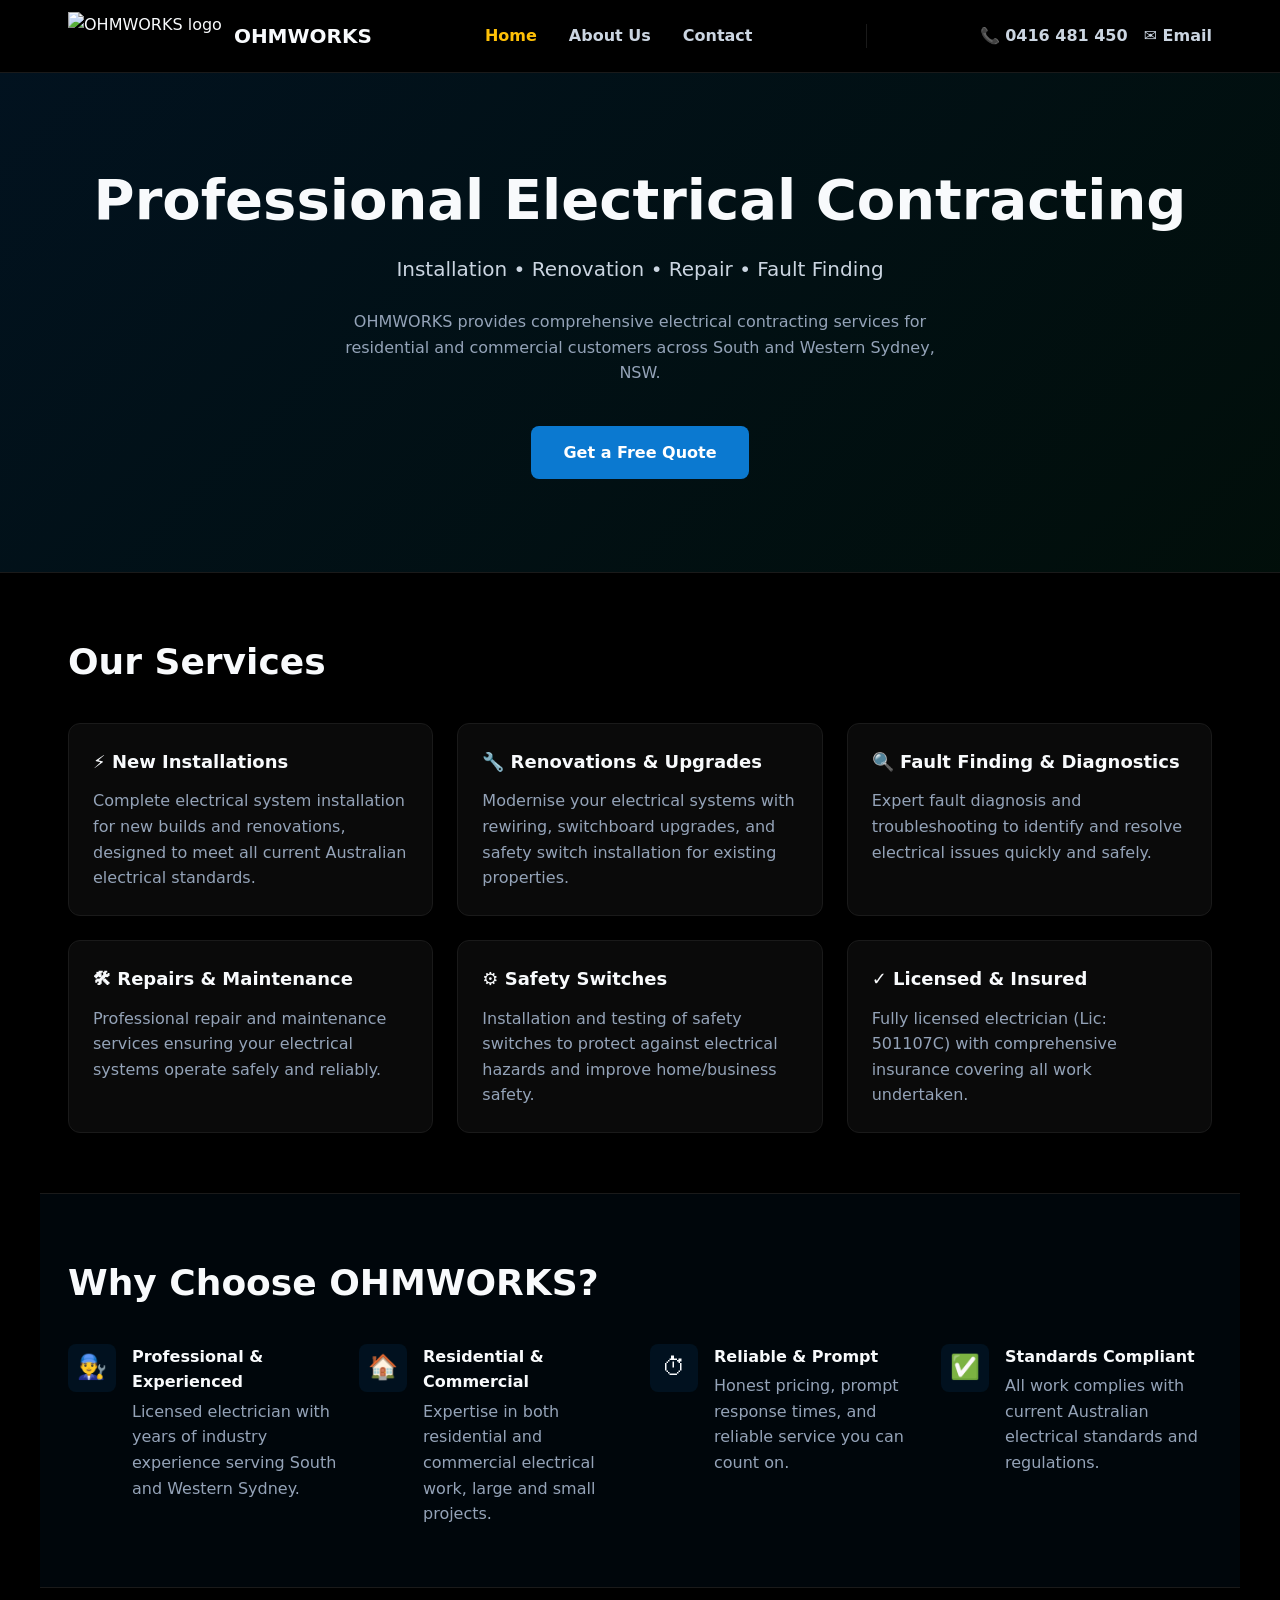
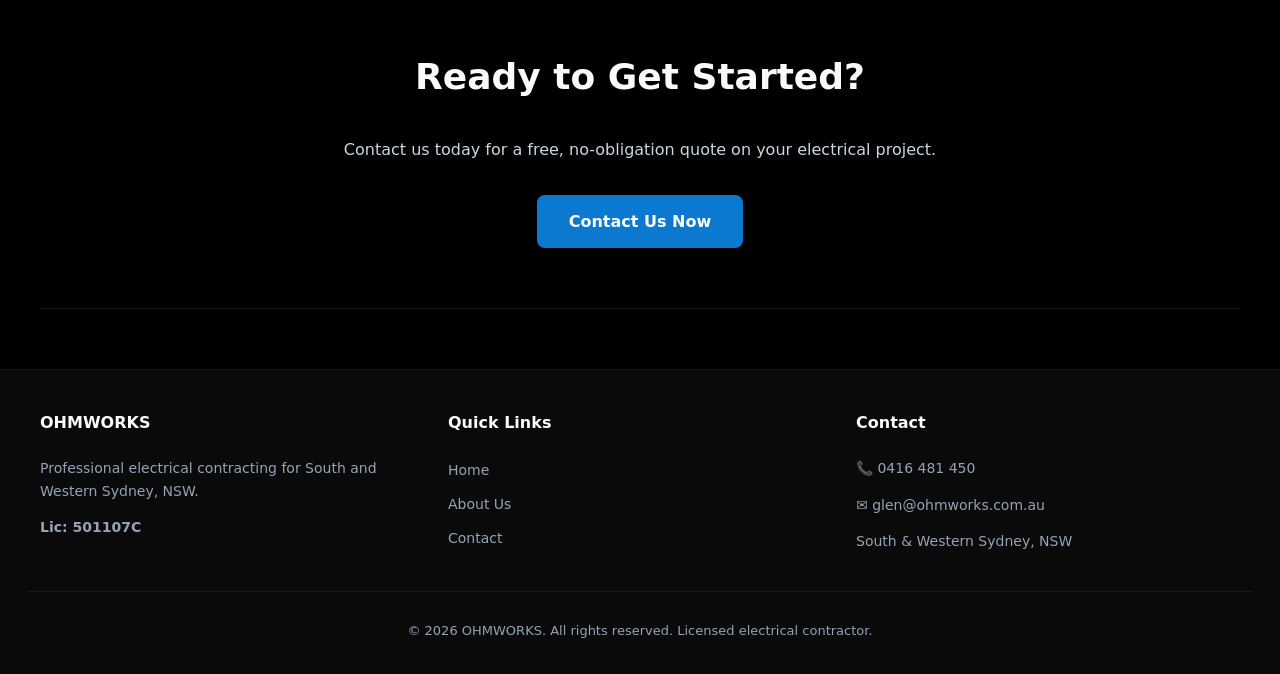
==== public/index.html @ 0f349481 "Fix Cloudflare Pages structure: public/ output dir, functions/api, wrangler.toml" ====
<!doctype html>
<html lang="en">
<head>
  <meta charset="utf-8">
  <meta name="viewport" content="width=device-width,initial-scale=1">
  <title>OHMWORKS — Professional Electrical Contracting in Sydney</title>
  <meta name="description" content="OHMWORKS provides professional electrical contracting services including installation, renovation, and repair for residential and commercial customers in South and Western Sydney.">
  <link rel="stylesheet" href="/styles.css">
</head>
<body>
  <!-- Navigation Header -->
  <header class="site-header">
    <div class="header-container">
      <div class="logo-section">
        <img src="/images/logo.jpg" alt="OHMWORKS logo" class="logo">
        <div class="logo-text">OHMWORKS</div>
      </div>
      <nav id="mainNav">
        <a href="/" class="nav-link active">Home</a>
        <a href="/about.html" class="nav-link">About Us</a>
        <a href="/contact.html" class="nav-link">Contact</a>
      </nav>
      <div class="nav-divider"></div>
      <div class="contact-quick">
        <a href="tel:0416481450">📞 0416 481 450</a>
        <a href="mailto:glen@ohmworks.com.au">✉ Email</a>
      </div>
    </div>
  </header>

  <main>
    <!-- Hero Section -->
    <section class="hero">
      <div class="hero-content">
        <h1>Professional Electrical Contracting</h1>
        <p class="tagline">Installation • Renovation • Repair • Fault Finding</p>
        <p style="color:var(--text-muted);max-width:600px;margin:0 auto 24px">
          OHMWORKS provides comprehensive electrical contracting services for residential and commercial customers across South and Western Sydney, NSW.
        </p>
        <a href="/contact.html" class="cta-button">Get a Free Quote</a>
      </div>
    </section>

    <!-- Services Section -->
    <section class="page-section container">
      <h2>Our Services</h2>
      <div class="section-grid">
        <div class="card">
          <h3>⚡ New Installations</h3>
          <p>Complete electrical system installation for new builds and renovations, designed to meet all current Australian electrical standards.</p>
        </div>
        <div class="card">
          <h3>🔧 Renovations & Upgrades</h3>
          <p>Modernise your electrical systems with rewiring, switchboard upgrades, and safety switch installation for existing properties.</p>
        </div>
        <div class="card">
          <h3>🔍 Fault Finding & Diagnostics</h3>
          <p>Expert fault diagnosis and troubleshooting to identify and resolve electrical issues quickly and safely.</p>
        </div>
        <div class="card">
          <h3>🛠 Repairs & Maintenance</h3>
          <p>Professional repair and maintenance services ensuring your electrical systems operate safely and reliably.</p>
        </div>
        <div class="card">
          <h3>⚙ Safety Switches</h3>
          <p>Installation and testing of safety switches to protect against electrical hazards and improve home/business safety.</p>
        </div>
        <div class="card">
          <h3>✓ Licensed & Insured</h3>
          <p>Fully licensed electrician (Lic: 501107C) with comprehensive insurance covering all work undertaken.</p>
        </div>
      </div>
    </section>

    <!-- Why Choose Us -->
    <section class="page-section container" style="background:rgba(11,121,208,0.05)">
      <h2>Why Choose OHMWORKS?</h2>
      <div class="info-grid">
        <div class="info-item">
          <div class="info-item-icon">👨‍🔧</div>
          <div class="info-item-content">
            <h4>Professional & Experienced</h4>
            <p>Licensed electrician with years of industry experience serving South and Western Sydney.</p>
          </div>
        </div>
        <div class="info-item">
          <div class="info-item-icon">🏠</div>
          <div class="info-item-content">
            <h4>Residential & Commercial</h4>
            <p>Expertise in both residential and commercial electrical work, large and small projects.</p>
          </div>
        </div>
        <div class="info-item">
          <div class="info-item-icon">⏱</div>
          <div class="info-item-content">
            <h4>Reliable & Prompt</h4>
            <p>Honest pricing, prompt response times, and reliable service you can count on.</p>
          </div>
        </div>
        <div class="info-item">
          <div class="info-item-icon">✅</div>
          <div class="info-item-content">
            <h4>Standards Compliant</h4>
            <p>All work complies with current Australian electrical standards and regulations.</p>
          </div>
        </div>
      </div>
    </section>

    <!-- CTA Section -->
    <section class="page-section container" style="text-align:center">
      <h2>Ready to Get Started?</h2>
      <p style="color:var(--text-secondary);font-size:16px">Contact us today for a free, no-obligation quote on your electrical project.</p>
      <a href="/contact.html" class="cta-button">Contact Us Now</a>
    </section>
  </main>

  <!-- Footer -->
  <footer class="site-footer">
    <div class="footer-content">
      <div class="footer-column">
        <h4>OHMWORKS</h4>
        <p>Professional electrical contracting for South and Western Sydney, NSW.</p>
        <p><strong>Lic: 501107C</strong></p>
      </div>
      <div class="footer-column">
        <h4>Quick Links</h4>
        <ul>
          <li><a href="/">Home</a></li>
          <li><a href="/about.html">About Us</a></li>
          <li><a href="/contact.html">Contact</a></li>
        </ul>
      </div>
      <div class="footer-column">
        <h4>Contact</h4>
        <p><a href="tel:0416481450">📞 0416 481 450</a></p>
        <p><a href="mailto:glen@ohmworks.com.au">✉ glen@ohmworks.com.au</a></p>
        <p>South & Western Sydney, NSW</p>
      </div>
    </div>
    <div class="footer-bottom">
      <p>&copy; 2026 OHMWORKS. All rights reserved. Licensed electrical contractor.</p>
    </div>
  </footer>

  <script>
  // Simple page link highlight
  document.querySelectorAll('.nav-link').forEach(link => {
    if (link.href === window.location.href) {
      link.classList.add('active');
    }
  });
  </script>
</body>
</html>
---- styles.css ----
:root{
  --primary:#0b79d0;
  --primary-dark:#085aa3;
  --accent:#ffc107;
  --bg:#000000;
  --surface:#0a0a0a;
  --border:#1a1a1a;
  --text-primary:#f8fafc;
  --text-secondary:#cbd5e1;
  --text-muted:#94a3b8;
  --success:#10b981;
}

*{box-sizing:border-box}

html,body{margin:0;padding:0;height:100%}

body{
  font-family:'Inter',system-ui,'Segoe UI',Arial,sans-serif;
  background:var(--bg);
  color:var(--text-primary);
  line-height:1.6;
}

a{color:var(--primary);text-decoration:none}
a:hover{text-decoration:underline}

/* Header & Navigation */
.site-header{
  background:rgba(0,0,0,0.98);
  backdrop-filter:blur(10px);
  border-bottom:1px solid var(--border);
  position:sticky;
  top:0;
  z-index:1000;
}

.header-container{
  max-width:1200px;
  margin:0 auto;
  padding:12px 28px;
  display:flex;
  align-items:center;
  justify-content:space-between;
  gap:20px;
}

.logo-section{
  display:flex;
  align-items:center;
  gap:12px;
}

.logo{height:48px;width:auto}

.logo-text{font-size:20px;font-weight:bold;color:var(--text-primary)}

nav{display:flex;gap:32px;align-items:center}

nav a{
  color:var(--text-secondary);
  font-size:16px;
  font-weight:600;
  transition:color 0.2s;
}

nav a:hover,nav a.active{
  color:var(--accent);
  text-decoration:none;
}

.nav-divider{
  width:1px;
  height:24px;
  background:var(--border);
}

.contact-quick{
  display:flex;
  gap:16px;
  align-items:center;
}

.contact-quick a{
  font-size:16px;
  font-weight:600;
  color:var(--text-secondary);
  transition:color 0.2s;
}

.contact-quick a:hover{color:var(--accent);text-decoration:none}

/* Container */
.container{
  max-width:1200px;
  margin:0 auto;
  padding:0 28px;
}

/* Hero Section */
.hero{
  min-height:500px;
  display:flex;
  align-items:center;
  justify-content:center;
  background:linear-gradient(135deg, rgba(11,121,208,0.15) 0%, rgba(16,185,129,0.08) 100%);
  border-bottom:1px solid var(--border);
  padding:60px 28px;
  text-align:center;
}

.hero-content h1{
  font-size:56px;
  margin:0 0 16px 0;
  color:var(--text-primary);
  line-height:1.2;
}

.hero-content .tagline{
  font-size:20px;
  color:var(--text-secondary);
  margin-bottom:24px;
  max-width:600px;
  margin-left:auto;
  margin-right:auto;
}

.cta-button{
  display:inline-block;
  background:var(--primary);
  color:#fff;
  padding:14px 32px;
  border-radius:8px;
  font-weight:600;
  transition:all 0.2s;
  margin-top:16px;
}

.cta-button:hover{
  background:var(--primary-dark);
  transform:translateY(-2px);
  box-shadow:0 8px 24px rgba(11,121,208,0.3);
  text-decoration:none;
}

/* Page Sections */
.page-section{
  padding:60px 28px;
  border-bottom:1px solid var(--border);
}

.page-section h2{
  font-size:36px;
  margin-top:0;
  margin-bottom:32px;
  color:var(--text-primary);
}

.section-grid{
  display:grid;
  grid-template-columns:repeat(auto-fit,minmax(300px,1fr));
  gap:24px;
  margin-top:24px;
}

.card{
  background:var(--surface);
  border:1px solid var(--border);
  border-radius:12px;
  padding:24px;
  transition:all 0.2s;
}

.card:hover{
  border-color:var(--primary);
  transform:translateY(-4px);
  box-shadow:0 12px 40px rgba(11,121,208,0.15);
}

.card h3{
  font-size:18px;
  margin-top:0;
  margin-bottom:12px;
  color:var(--text-primary);
}

.card p{
  color:var(--text-muted);
  margin:0;
}

/* Form Styles */
form{
  max-width:600px;
  margin:0 auto;
}

.form-group{
  margin-bottom:24px;
}

label{
  display:block;
  margin-bottom:8px;
  font-weight:500;
  color:var(--text-primary);
}

input,textarea,select{
  width:100%;
  padding:12px 14px;
  border:1px solid var(--border);
  border-radius:8px;
  background:var(--surface);
  color:var(--text-primary);
  font-size:14px;
  font-family:inherit;
  transition:border-color 0.2s;
}

input:focus,textarea:focus,select:focus{
  outline:none;
  border-color:var(--primary);
  box-shadow:0 0 0 3px rgba(11,121,208,0.1);
}

textarea{
  resize:vertical;
  min-height:120px;
}

button{
  background:var(--primary);
  color:#fff;
  padding:14px 32px;
  border:none;
  border-radius:8px;
  font-weight:600;
  font-size:14px;
  cursor:pointer;
  transition:all 0.2s;
  width:100%;
}

button:hover{
  background:var(--primary-dark);
  transform:translateY(-2px);
}

button:active{
  transform:translateY(0);
}

.form-message{
  margin-top:16px;
  padding:12px 16px;
  border-radius:8px;
  text-align:center;
  font-size:14px;
  display:none;
}

.form-message.show{display:block}
.form-message.success{background:rgba(16,185,129,0.1);color:var(--success)}
.form-message.error{background:rgba(239,68,68,0.1);color:#ef4444}

/* Info Section */
.info-box{
  background:var(--surface);
  border:1px solid var(--border);
  border-radius:12px;
  padding:24px;
  margin-bottom:24px;
}

.info-box h3{
  margin-top:0;
  color:var(--text-primary);
}

.info-box p{
  color:var(--text-secondary);
  margin:8px 0;
}

.info-grid{
  display:grid;
  grid-template-columns:repeat(auto-fit,minmax(250px,1fr));
  gap:20px;
  margin-top:24px;
}

.info-item{
  display:flex;
  gap:16px;
}

.info-item-icon{
  flex-shrink:0;
  width:48px;
  height:48px;
  background:rgba(11,121,208,0.1);
  border-radius:8px;
  display:flex;
  align-items:center;
  justify-content:center;
  font-size:24px;
}

.info-item-content h4{
  margin:0 0 4px 0;
  color:var(--text-primary);
}

.info-item-content p{
  margin:0;
  color:var(--text-muted);
}

/* Footer */
.site-footer{
  background:var(--surface);
  border-top:1px solid var(--border);
  padding:40px 28px 20px;
  margin-top:60px;
}

.footer-content{
  max-width:1200px;
  margin:0 auto;
  display:grid;
  grid-template-columns:repeat(auto-fit,minmax(250px,1fr));
  gap:24px;
  margin-bottom:24px;
}

.footer-column h4{
  color:var(--text-primary);
  margin-top:0;
}

.footer-column p{
  color:var(--text-muted);
  font-size:14px;
}

.footer-column ul{
  list-style:none;
  padding:0;
  margin:0;
}

.footer-column li{
  margin-bottom:8px;
}

.footer-column a{
  color:var(--text-muted);
  font-size:14px;
  transition:color 0.2s;
}

.footer-column a:hover{
  color:var(--accent);
}

.footer-bottom{
  border-top:1px solid var(--border);
  padding-top:16px;
  text-align:center;
  color:var(--text-muted);
  font-size:13px;
}

/* Responsive */
@media(max-width:768px){
  .header-container{flex-direction:column;gap:12px;padding:10px 20px}
  nav{gap:16px;flex-wrap:wrap;justify-content:center}
  .contact-quick{flex-direction:column;gap:6px}
  .hero{min-height:350px;padding:30px 20px}
  .hero-content h1{font-size:32px;margin-bottom:12px}
  .hero-content .tagline{font-size:16px;margin-bottom:20px}
  .page-section{padding:30px 20px}
  .page-section h2{font-size:24px;margin-bottom:24px}
  .section-grid{gap:16px}
}
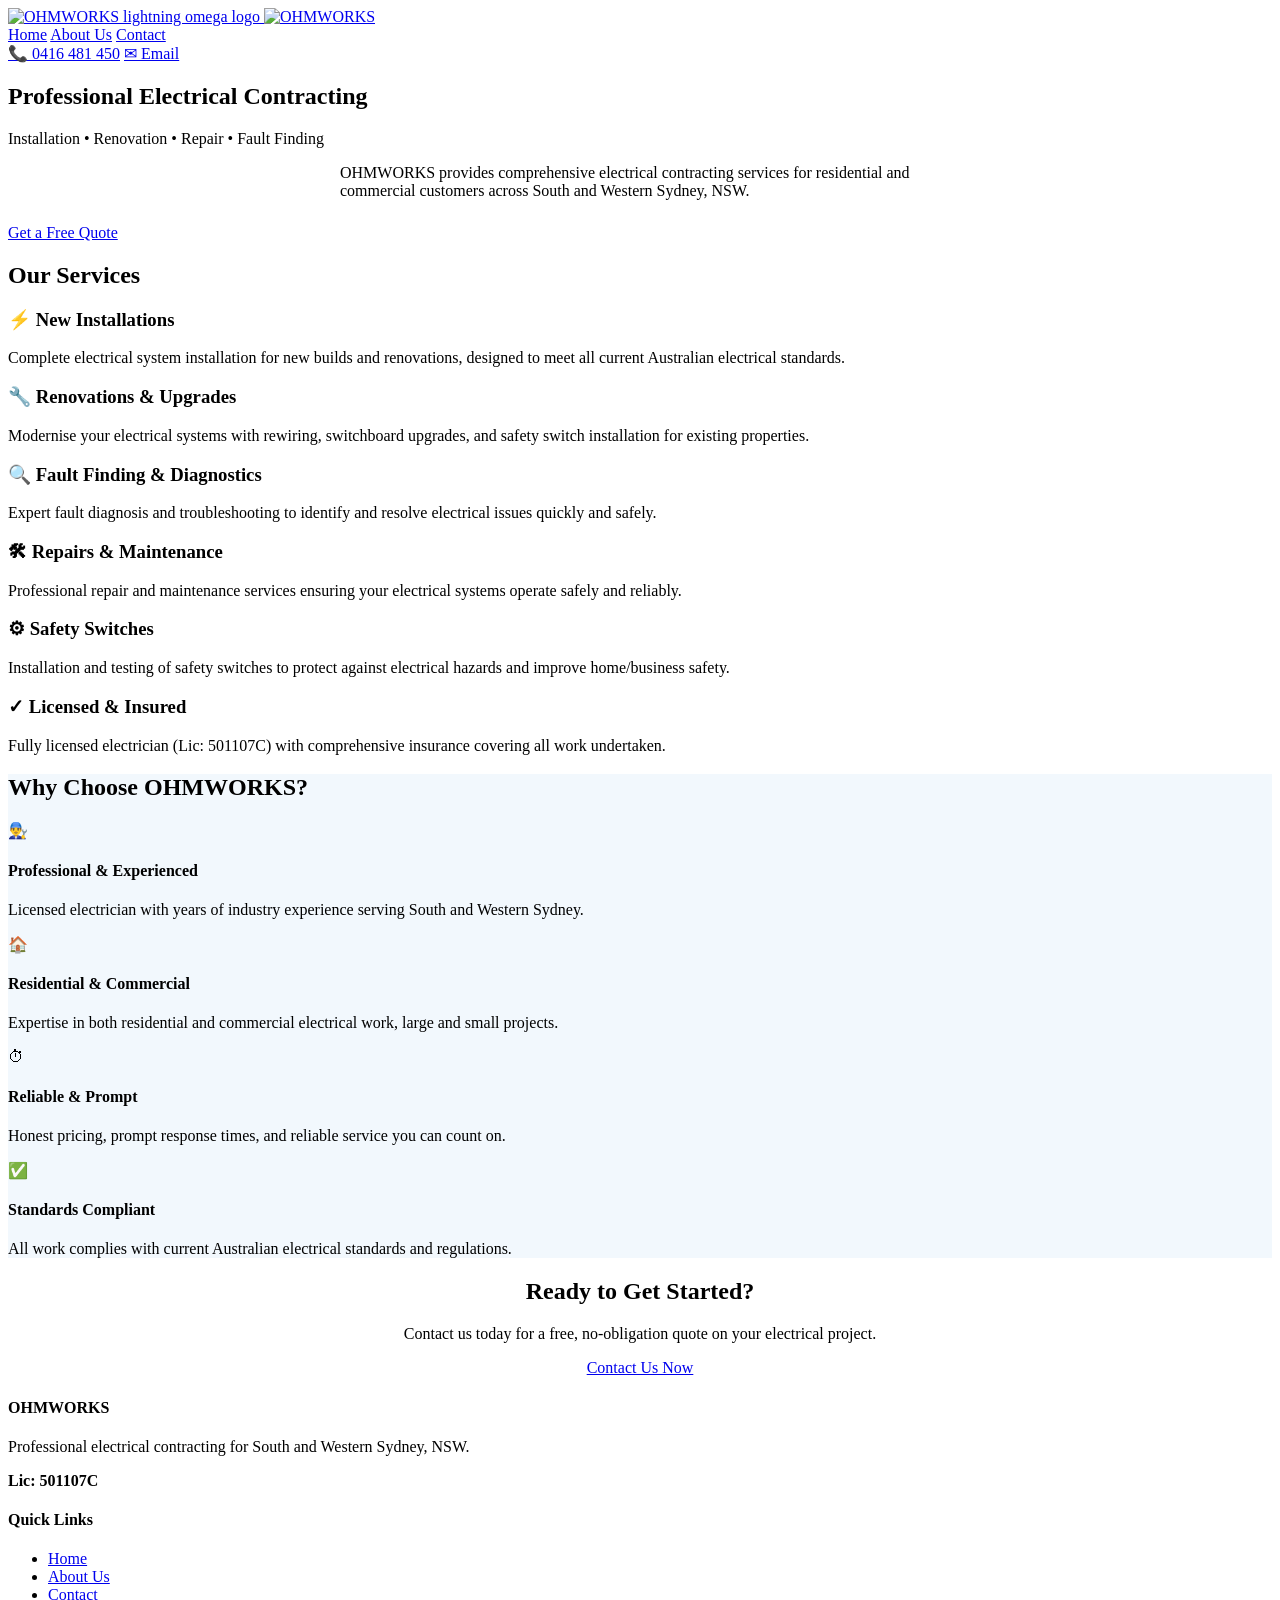
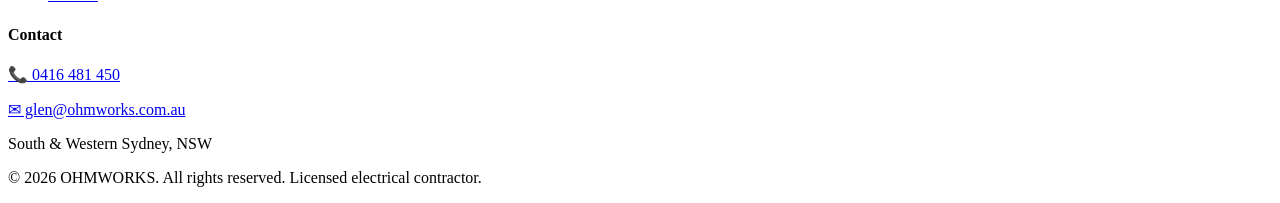
==== commit 2517ec12: "Header: logo icon and business name images" ====
--- a/public/index.html
+++ b/public/index.html
@@ -11,10 +11,10 @@
   <!-- Navigation Header -->
   <header class="site-header">
     <div class="header-container">
-      <div class="logo-section">
-        <img src="/images/logo.jpg" alt="OHMWORKS logo" class="logo">
-        <div class="logo-text">OHMWORKS</div>
-      </div>
+      <a href="/" class="logo-section" aria-label="OHMWORKS home">
+        <img src="/images/logo.jpg" alt="OHMWORKS lightning omega logo" class="logo">
+        <img src="/images/logo_name.jpg" alt="OHMWORKS" class="logo-name">
+      </a>
       <nav id="mainNav">
         <a href="/" class="nav-link active">Home</a>
         <a href="/about.html" class="nav-link">About Us</a>
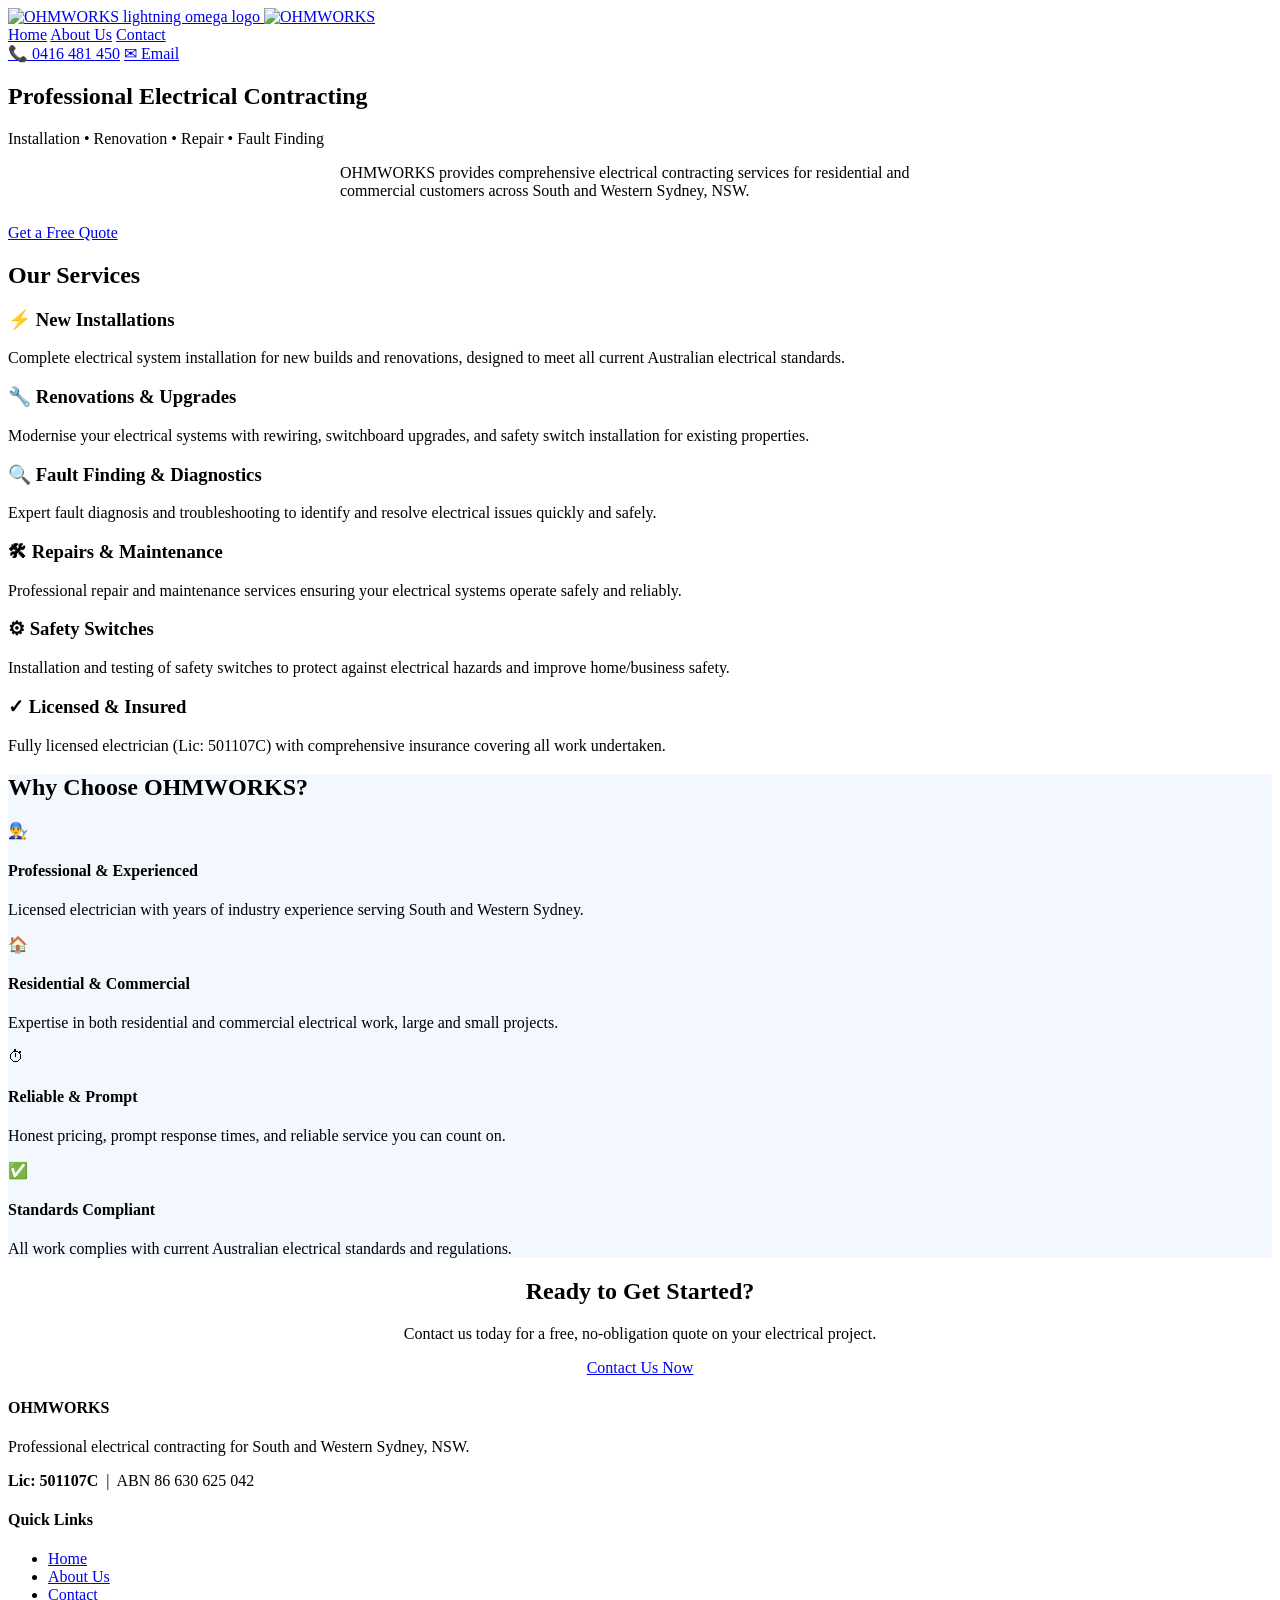
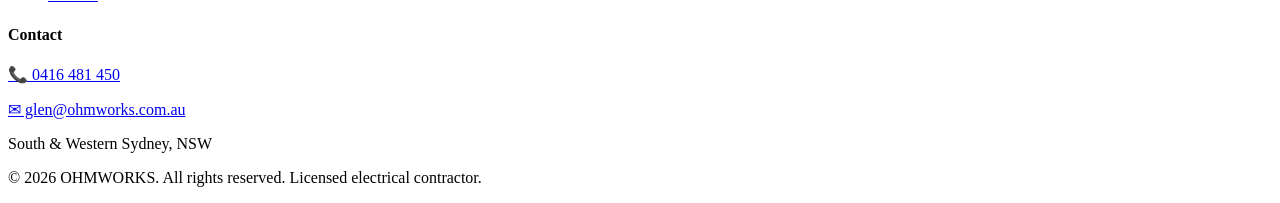
==== commit a9ad340e: "Add ABN to About page and footers" ====
--- a/public/index.html
+++ b/public/index.html
@@ -121,7 +121,7 @@
       <div class="footer-column">
         <h4>OHMWORKS</h4>
         <p>Professional electrical contracting for South and Western Sydney, NSW.</p>
-        <p><strong>Lic: 501107C</strong></p>
+        <p><strong>Lic: 501107C</strong> &nbsp;|&nbsp; ABN 86 630 625 042</p>
       </div>
       <div class="footer-column">
         <h4>Quick Links</h4>
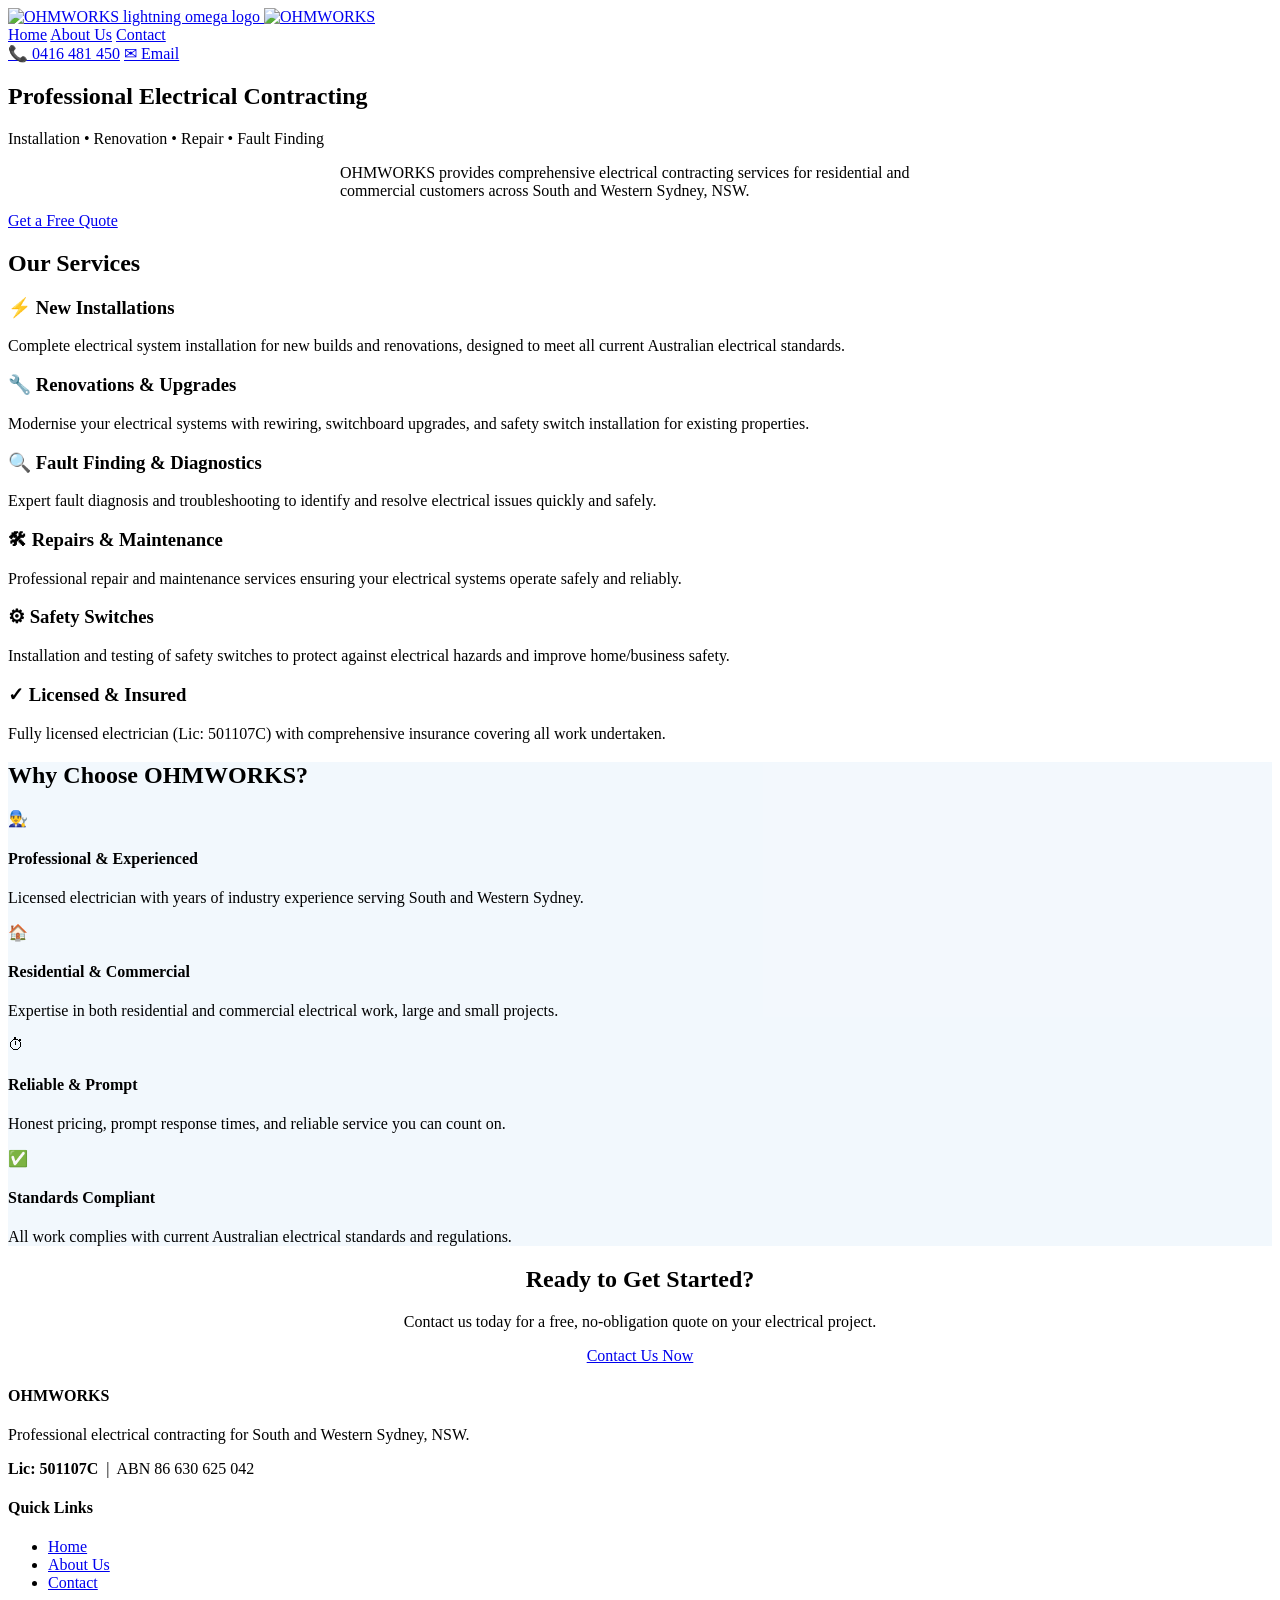
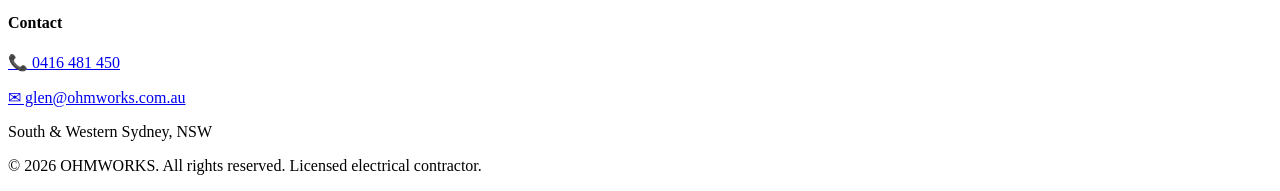
==== commit 5f3644e3: "Tighten spacing, compact mobile header, Contact link scrolls to form" ====
--- a/public/index.html
+++ b/public/index.html
@@ -18,7 +18,7 @@
       <nav id="mainNav">
         <a href="/" class="nav-link active">Home</a>
         <a href="/about.html" class="nav-link">About Us</a>
-        <a href="/contact.html" class="nav-link">Contact</a>
+        <a href="/contact.html#contact-form" class="nav-link">Contact</a>
       </nav>
       <div class="nav-divider"></div>
       <div class="contact-quick">
@@ -34,7 +34,7 @@
       <div class="hero-content">
         <h1>Professional Electrical Contracting</h1>
         <p class="tagline">Installation • Renovation • Repair • Fault Finding</p>
-        <p style="color:var(--text-muted);max-width:600px;margin:0 auto 24px">
+        <p style="color:var(--text-muted);max-width:600px;margin:0 auto 12px">
           OHMWORKS provides comprehensive electrical contracting services for residential and commercial customers across South and Western Sydney, NSW.
         </p>
         <a href="/contact.html" class="cta-button">Get a Free Quote</a>
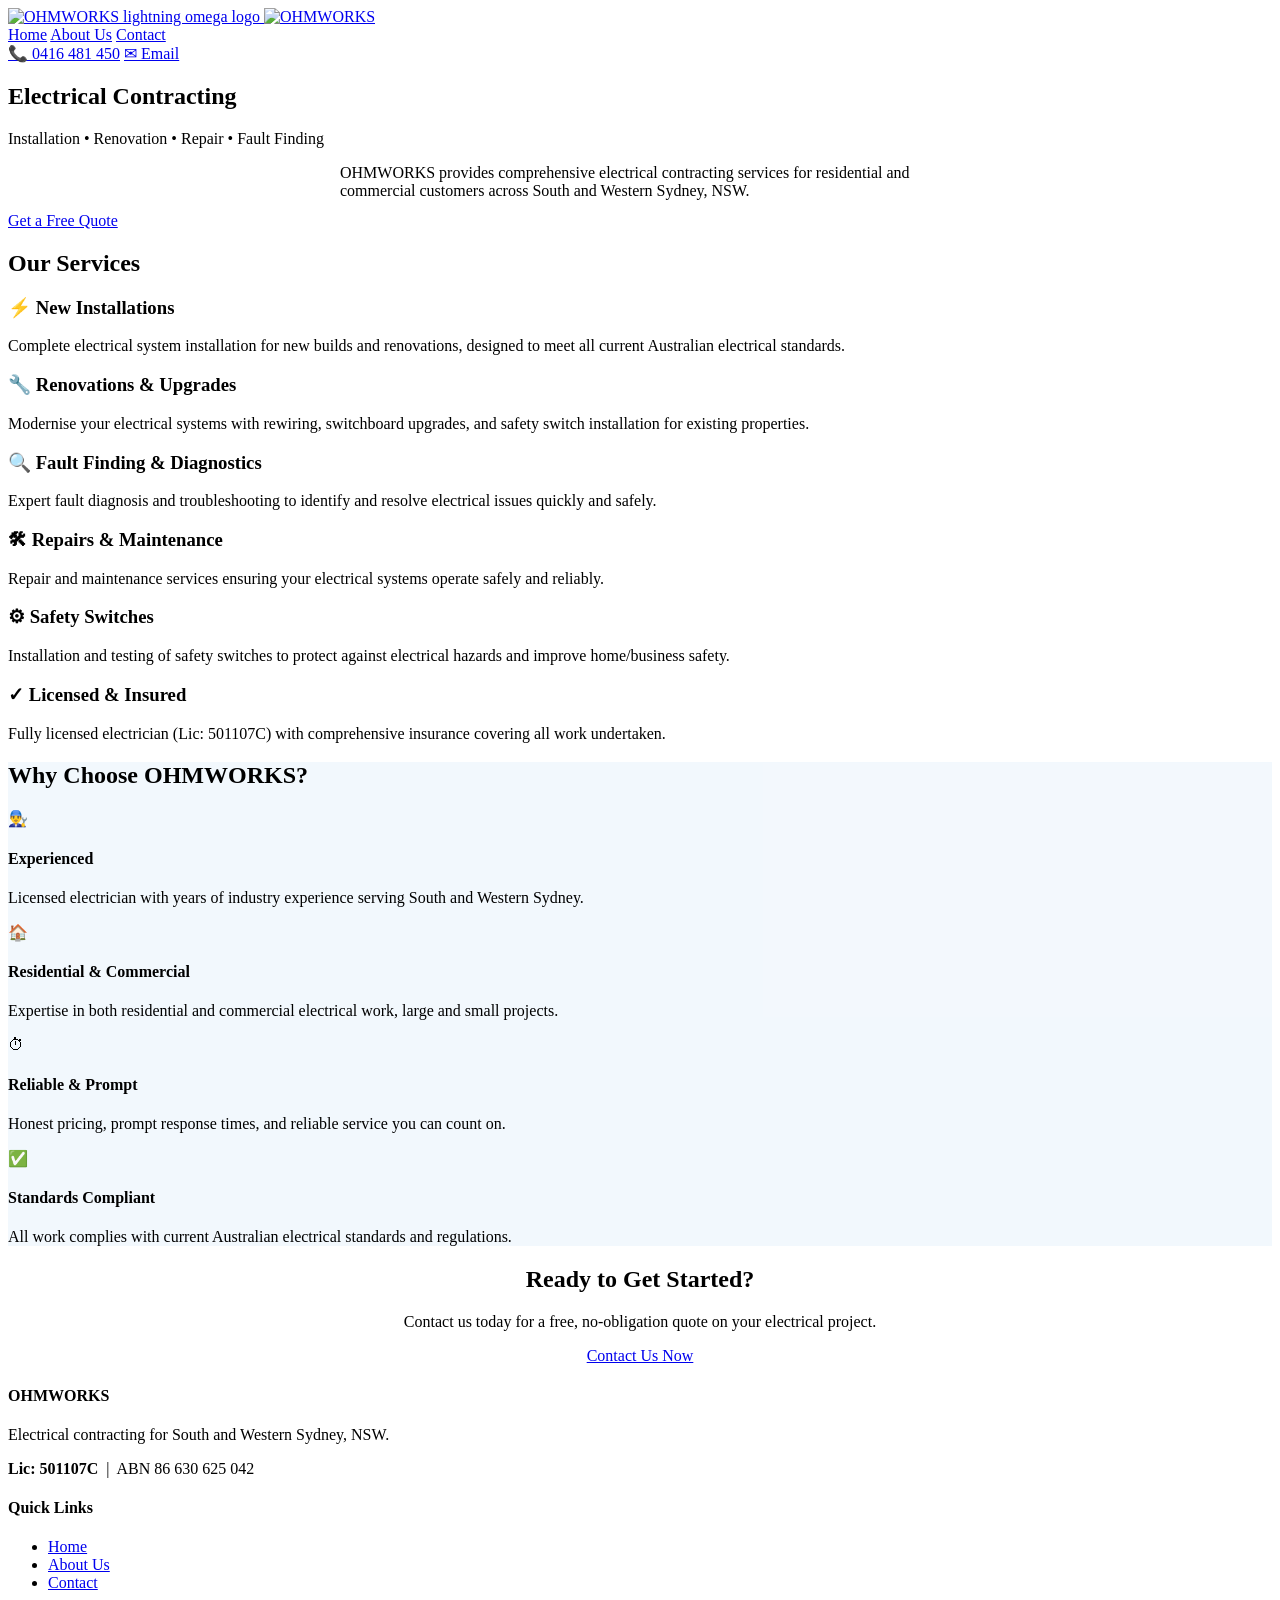
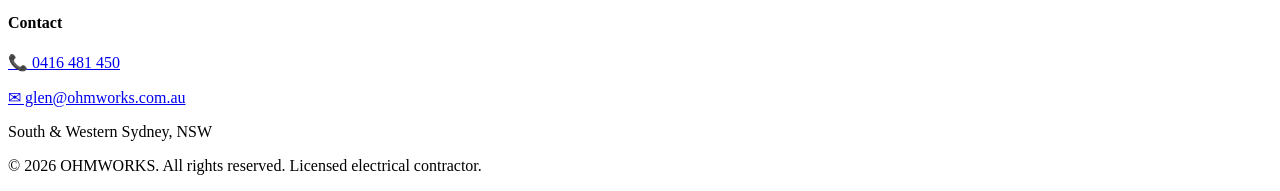
==== commit 29f160ff: "Website copy: remove the word professional" ====
--- a/public/index.html
+++ b/public/index.html
@@ -3,9 +3,24 @@
 <head>
   <meta charset="utf-8">
   <meta name="viewport" content="width=device-width,initial-scale=1">
-  <title>OHMWORKS — Professional Electrical Contracting in Sydney</title>
-  <meta name="description" content="OHMWORKS provides professional electrical contracting services including installation, renovation, and repair for residential and commercial customers in South and Western Sydney.">
+  <title>OHMWORKS — Electrical Contracting in Sydney</title>
+  <meta name="description" content="OHMWORKS provides electrical contracting services including installation, renovation, and repair for residential and commercial customers in South and Western Sydney.">
   <link rel="stylesheet" href="/styles.css">
+  <link rel="canonical" href="https://www.ohmworks.com.au/">
+  <link rel="icon" href="/images/logo.jpg">
+  <meta property="og:type" content="website">
+  <meta property="og:site_name" content="OHMWORKS">
+  <meta property="og:url" content="https://www.ohmworks.com.au/">
+  <meta property="og:title" content="OHMWORKS — Electrical Contracting in Sydney">
+  <meta property="og:description" content="Electrical contracting: installation, renovation and repair for residential and commercial customers in South and Western Sydney.">
+  <meta property="og:image" content="https://www.ohmworks.com.au/images/og-image-black.jpg">
+  <meta property="og:image:secure_url" content="https://www.ohmworks.com.au/images/og-image-black.jpg">
+  <meta property="og:image:type" content="image/jpeg">
+  <meta property="og:image:width" content="1200">
+  <meta property="og:image:height" content="630">
+  <meta property="og:image:alt" content="OHMWORKS logo">
+  <meta name="twitter:card" content="summary_large_image">
+  <meta name="twitter:image" content="https://www.ohmworks.com.au/images/og-image-black.jpg">
 </head>
 <body>
   <!-- Navigation Header -->
@@ -32,7 +47,7 @@
     <!-- Hero Section -->
     <section class="hero">
       <div class="hero-content">
-        <h1>Professional Electrical Contracting</h1>
+        <h1>Electrical Contracting</h1>
         <p class="tagline">Installation • Renovation • Repair • Fault Finding</p>
         <p style="color:var(--text-muted);max-width:600px;margin:0 auto 12px">
           OHMWORKS provides comprehensive electrical contracting services for residential and commercial customers across South and Western Sydney, NSW.
@@ -59,7 +74,7 @@
         </div>
         <div class="card">
           <h3>🛠 Repairs & Maintenance</h3>
-          <p>Professional repair and maintenance services ensuring your electrical systems operate safely and reliably.</p>
+          <p>Repair and maintenance services ensuring your electrical systems operate safely and reliably.</p>
         </div>
         <div class="card">
           <h3>⚙ Safety Switches</h3>
@@ -79,7 +94,7 @@
         <div class="info-item">
           <div class="info-item-icon">👨‍🔧</div>
           <div class="info-item-content">
-            <h4>Professional & Experienced</h4>
+            <h4>Experienced</h4>
             <p>Licensed electrician with years of industry experience serving South and Western Sydney.</p>
           </div>
         </div>
@@ -120,7 +135,7 @@
     <div class="footer-content">
       <div class="footer-column">
         <h4>OHMWORKS</h4>
-        <p>Professional electrical contracting for South and Western Sydney, NSW.</p>
+        <p>Electrical contracting for South and Western Sydney, NSW.</p>
         <p><strong>Lic: 501107C</strong> &nbsp;|&nbsp; ABN 86 630 625 042</p>
       </div>
       <div class="footer-column">
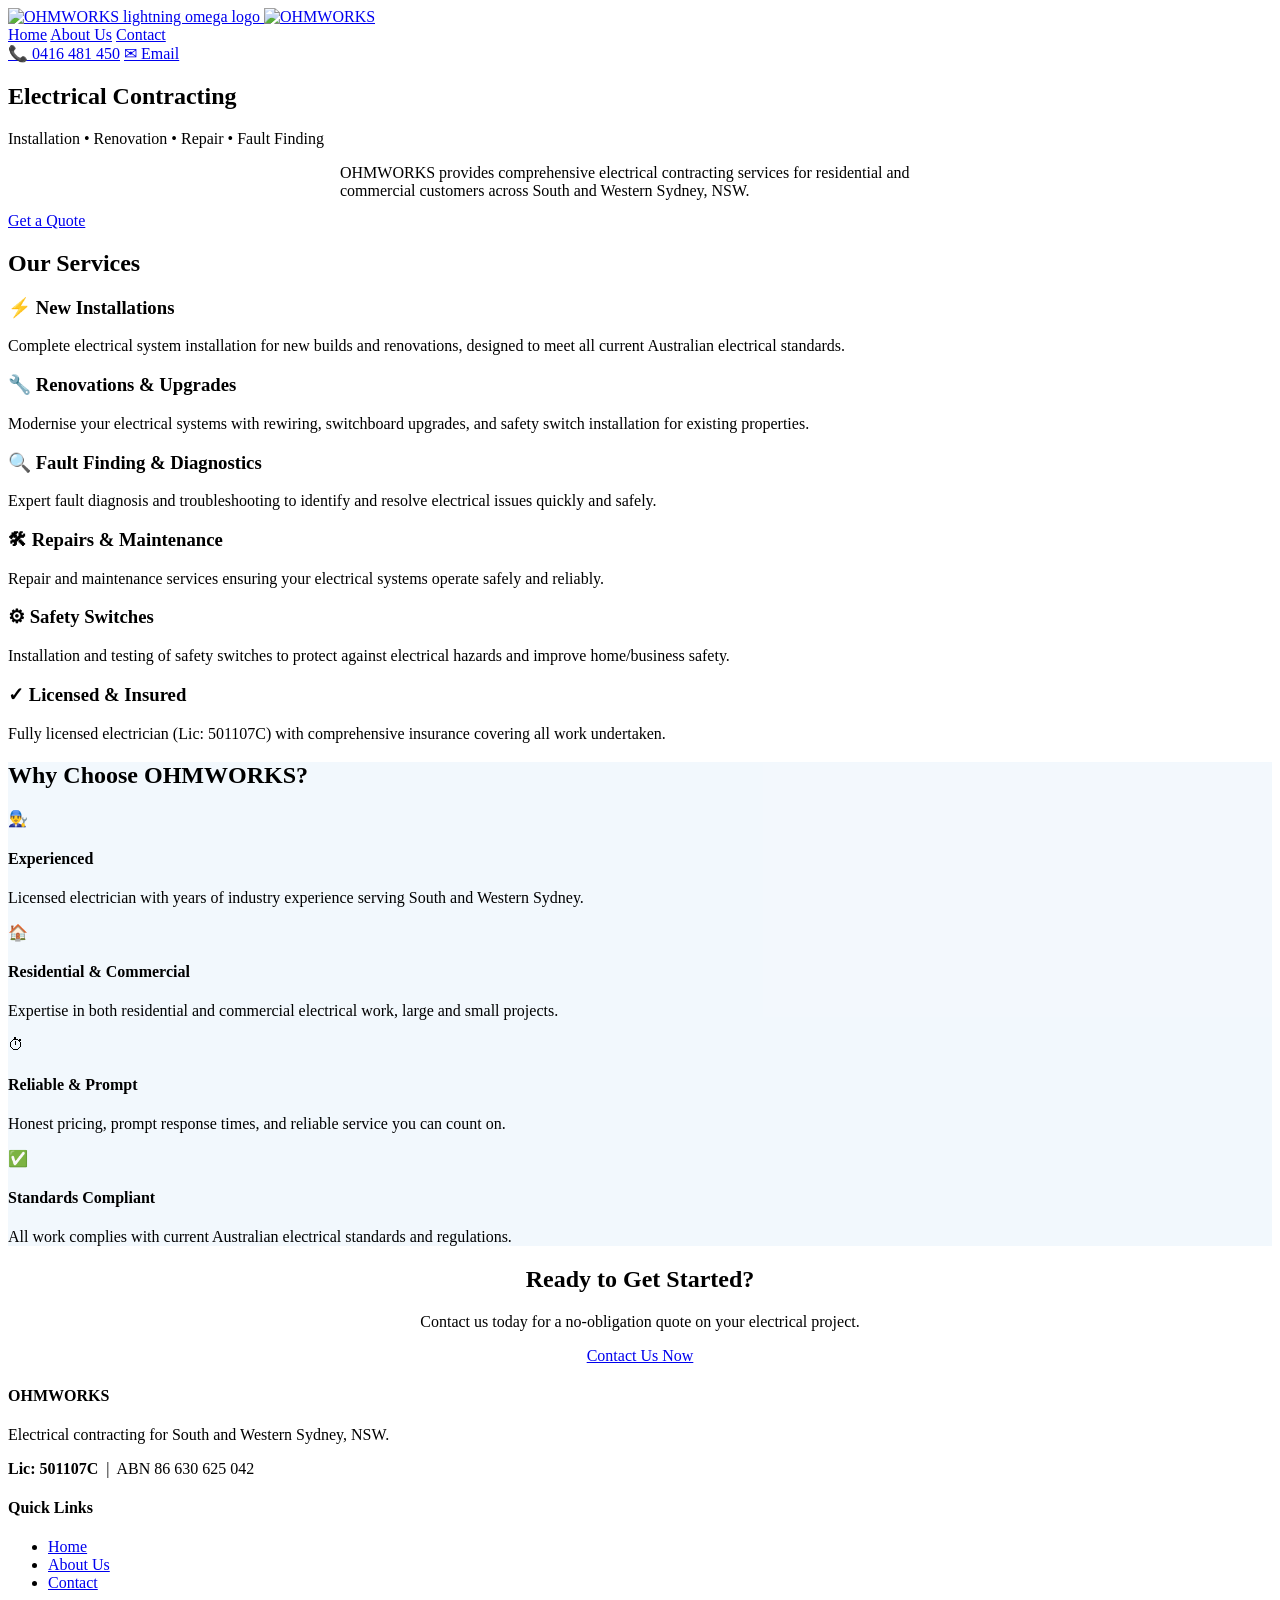
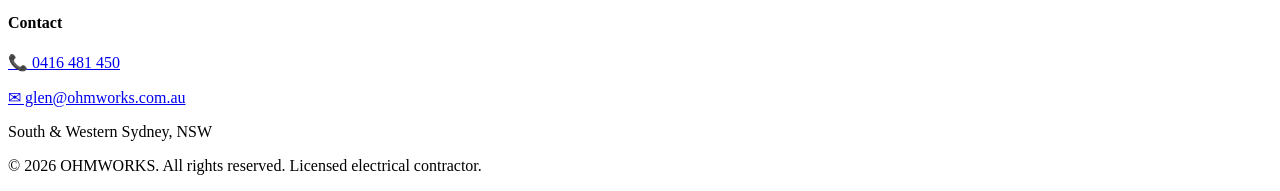
==== commit 07844a71: "Remove 'free' wording, SPARK title, date/time grid picker, tab and Android icons" ====
--- a/public/index.html
+++ b/public/index.html
@@ -8,6 +8,10 @@
   <link rel="stylesheet" href="/styles.css">
   <link rel="canonical" href="https://www.ohmworks.com.au/">
   <link rel="icon" href="/images/logo.jpg">
+  <link rel="icon" type="image/png" sizes="192x192" href="/images/icon-192.png">
+  <link rel="apple-touch-icon" href="/images/icon-192.png">
+  <link rel="manifest" href="/manifest.webmanifest">
+  <meta name="theme-color" content="#0b1220">
   <meta property="og:type" content="website">
   <meta property="og:site_name" content="OHMWORKS">
   <meta property="og:url" content="https://www.ohmworks.com.au/">
@@ -52,7 +56,7 @@
         <p style="color:var(--text-muted);max-width:600px;margin:0 auto 12px">
           OHMWORKS provides comprehensive electrical contracting services for residential and commercial customers across South and Western Sydney, NSW.
         </p>
-        <a href="/contact.html" class="cta-button">Get a Free Quote</a>
+        <a href="/contact.html" class="cta-button">Get a Quote</a>
       </div>
     </section>
 
@@ -125,7 +129,7 @@
     <!-- CTA Section -->
     <section class="page-section container" style="text-align:center">
       <h2>Ready to Get Started?</h2>
-      <p style="color:var(--text-secondary);font-size:16px">Contact us today for a free, no-obligation quote on your electrical project.</p>
+      <p style="color:var(--text-secondary);font-size:16px">Contact us today for a no-obligation quote on your electrical project.</p>
       <a href="/contact.html" class="cta-button">Contact Us Now</a>
     </section>
   </main>
